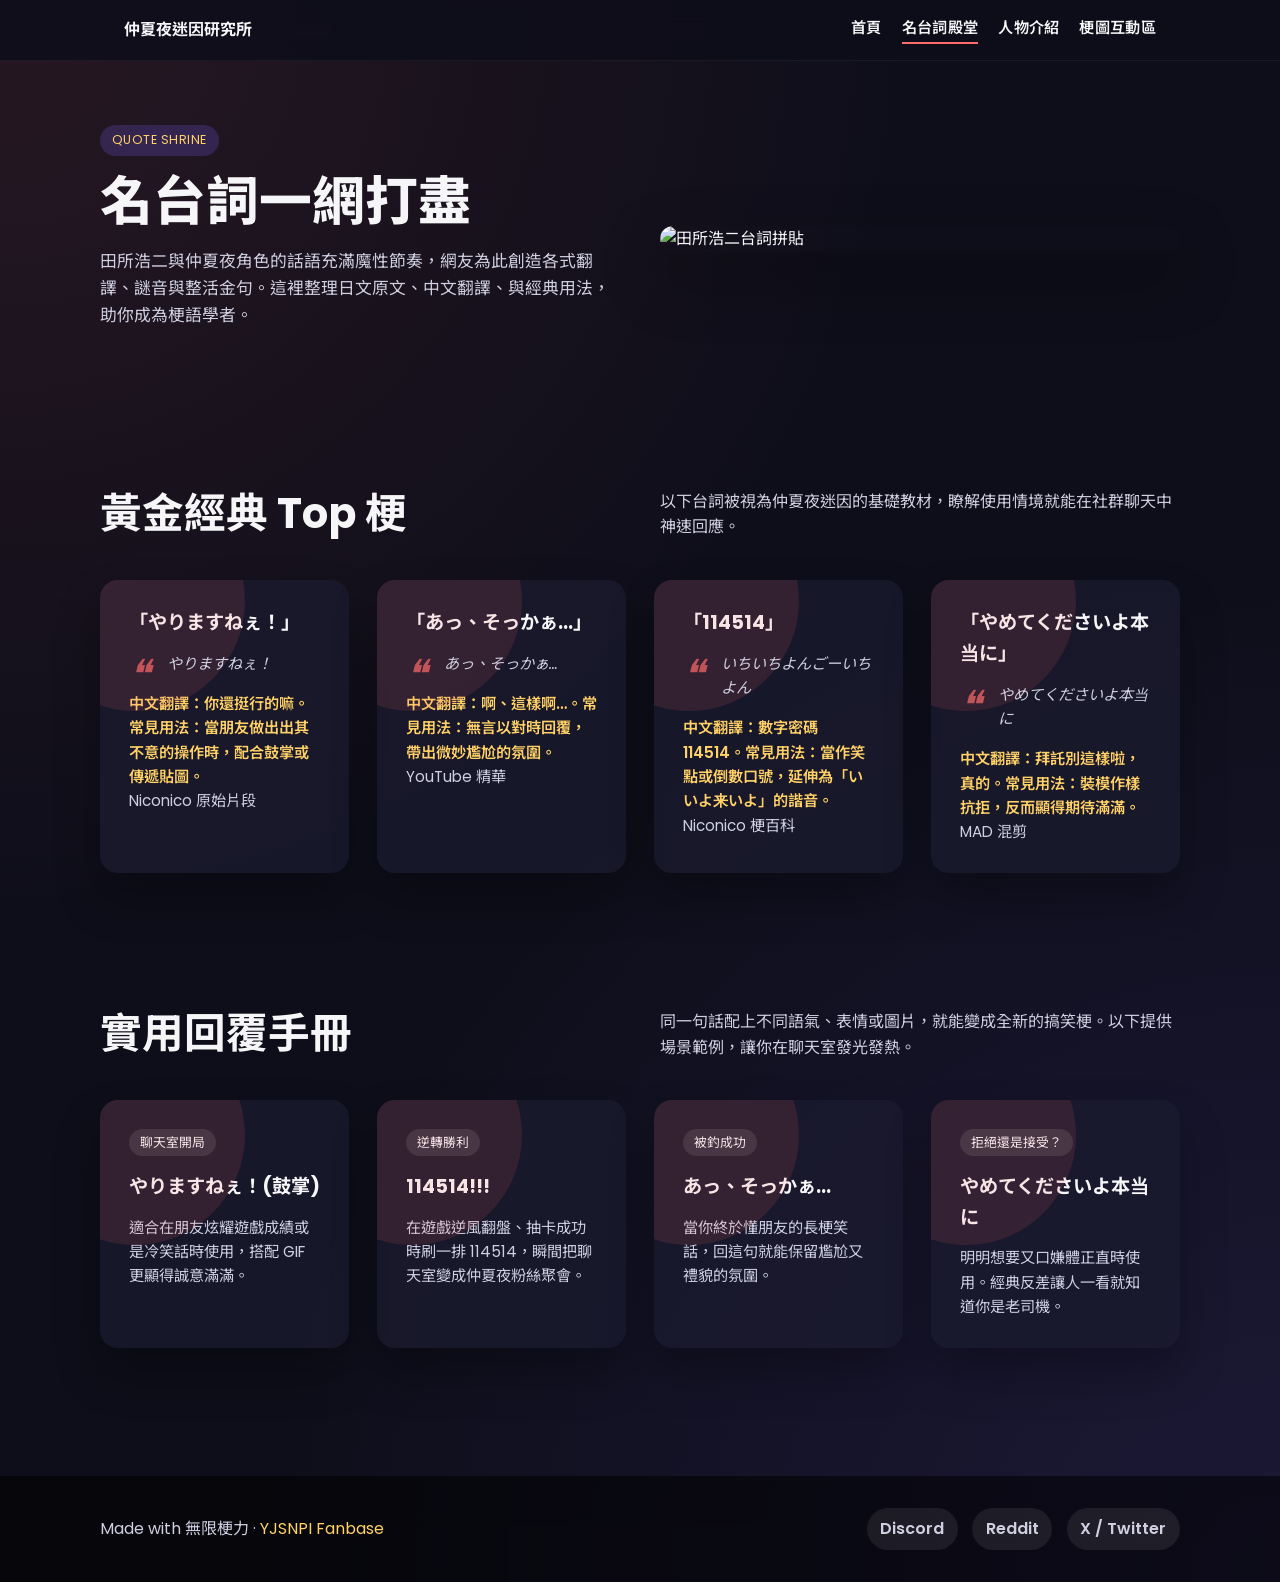
==== quotes.html @ 6c3bda42 "Add YJSNPI themed fan site pages" ====
<!DOCTYPE html>
<html lang="zh-Hant">
<head>
  <meta charset="UTF-8">
  <meta name="viewport" content="width=device-width, initial-scale=1.0">
  <title>名台詞殿堂｜田所浩二仲夏夜粉絲基地</title>
  <link rel="preconnect" href="https://fonts.googleapis.com">
  <link rel="preconnect" href="https://fonts.gstatic.com" crossorigin>
  <link href="https://fonts.googleapis.com/css2?family=Noto+Sans+TC:wght@400;600;700;900&family=Poppins:wght@400;600;700;800&display=swap" rel="stylesheet">
  <link rel="stylesheet" href="assets/css/style.css">
  <link rel="icon" href="https://cdn-icons-png.flaticon.com/512/1998/1998610.png">
</head>
<body>
  <header class="navbar">
    <div class="container">
      <a class="logo" href="index.html"><strong>仲夏夜迷因研究所</strong></a>
      <nav class="nav-links">
        <a href="index.html">首頁</a>
        <a class="active" href="quotes.html">名台詞殿堂</a>
        <a href="characters.html">人物介紹</a>
        <a href="media.html">梗圖互動區</a>
      </nav>
    </div>
  </header>

  <main>
    <section class="section hero">
      <div class="container">
        <div class="hero-text">
          <span class="badge">Quote Shrine</span>
          <h1>名台詞一網打盡</h1>
          <p>田所浩二與仲夏夜角色的話語充滿魔性節奏，網友為此創造各式翻譯、謎音與整活金句。這裡整理日文原文、中文翻譯、與經典用法，助你成為梗語學者。</p>
        </div>
        <div class="hero-media">
          <img src="https://i.imgur.com/FAr7sa4.jpeg" alt="田所浩二台詞拼貼">
        </div>
      </div>
    </section>

    <section class="section">
      <div class="container">
        <div class="section-heading">
          <h2>黃金經典 Top 梗</h2>
          <p>以下台詞被視為仲夏夜迷因的基礎教材，瞭解使用情境就能在社群聊天中神速回應。</p>
        </div>
        <div class="grid quotes">
          <article class="card">
            <h3>「やりますねぇ！」</h3>
            <p class="quote">やりますねぇ！</p>
            <p>中文翻譯：你還挺行的嘛。常見用法：當朋友做出出其不意的操作時，配合鼓掌或傳遞貼圖。</p>
            <p><a href="https://www.nicovideo.jp/watch/sm16880783" target="_blank" rel="noopener">Niconico 原始片段</a></p>
          </article>
          <article class="card">
            <h3>「あっ、そっかぁ…」</h3>
            <p class="quote">あっ、そっかぁ…</p>
            <p>中文翻譯：啊、這樣啊…。常見用法：無言以對時回覆，帶出微妙尷尬的氛圍。</p>
            <p><a href="https://www.youtube.com/watch?v=2x8m9Cv7U6M" target="_blank" rel="noopener">YouTube 精華</a></p>
          </article>
          <article class="card">
            <h3>「114514」</h3>
            <p class="quote">いちいちよんごーいちよん</p>
            <p>中文翻譯：數字密碼 114514。常見用法：當作笑點或倒數口號，延伸為「いいよ来いよ」的諧音。</p>
            <p><a href="https://dic.nicovideo.jp/a/114514" target="_blank" rel="noopener">Niconico 梗百科</a></p>
          </article>
          <article class="card">
            <h3>「やめてくださいよ本当に」</h3>
            <p class="quote">やめてくださいよ本当に</p>
            <p>中文翻譯：拜託別這樣啦，真的。常見用法：裝模作樣抗拒，反而顯得期待滿滿。</p>
            <p><a href="https://www.youtube.com/watch?v=0u3O9VtbA7Y" target="_blank" rel="noopener">MAD 混剪</a></p>
          </article>
        </div>
      </div>
    </section>

    <section class="section">
      <div class="container">
        <div class="section-heading">
          <h2>實用回覆手冊</h2>
          <p>同一句話配上不同語氣、表情或圖片，就能變成全新的搞笑梗。以下提供場景範例，讓你在聊天室發光發熱。</p>
        </div>
        <div class="grid quotes">
          <article class="card">
            <div class="tag">聊天室開局</div>
            <h3>やりますねぇ！(鼓掌)</h3>
            <p>適合在朋友炫耀遊戲成績或是冷笑話時使用，搭配 GIF 更顯得誠意滿滿。</p>
          </article>
          <article class="card">
            <div class="tag">逆轉勝利</div>
            <h3>114514!!!</h3>
            <p>在遊戲逆風翻盤、抽卡成功時刷一排 114514，瞬間把聊天室變成仲夏夜粉絲聚會。</p>
          </article>
          <article class="card">
            <div class="tag">被釣成功</div>
            <h3>あっ、そっかぁ…</h3>
            <p>當你終於懂朋友的長梗笑話，回這句就能保留尷尬又禮貌的氛圍。</p>
          </article>
          <article class="card">
            <div class="tag">拒絕還是接受？</div>
            <h3>やめてくださいよ本当に</h3>
            <p>明明想要又口嫌體正直時使用。經典反差讓人一看就知道你是老司機。</p>
          </article>
        </div>
      </div>
    </section>
  </main>

  <footer class="footer">
    <div class="container">
      <p>Made with 無限梗力 · <span class="highlight">YJSNPI Fanbase</span></p>
      <div class="social-links">
        <a href="https://discord.com/" target="_blank" rel="noopener">Discord</a>
        <a href="https://www.reddit.com/r/Animemes/" target="_blank" rel="noopener">Reddit</a>
        <a href="https://twitter.com/search?q=%E9%87%8C%E7%94%B0%E6%B5%A9%E4%BA%8C" target="_blank" rel="noopener">X / Twitter</a>
      </div>
    </div>
  </footer>
</body>
</html>
---- assets/css/style.css ----
:root {
  --bg-color: #0e0e1a;
  --bg-highlight: #1b1b2f;
  --accent: #ff6b6b;
  --accent-alt: #ffd166;
  --text-primary: #f6f6f8;
  --text-secondary: #cfcfe1;
  --shadow: rgba(0, 0, 0, 0.4);
  --card-bg: rgba(27, 27, 47, 0.8);
  --gradient: linear-gradient(135deg, rgba(255, 107, 107, 0.85), rgba(111, 88, 221, 0.85));
  font-size: 16px;
}

* {
  box-sizing: border-box;
  margin: 0;
  padding: 0;
}

body {
  font-family: 'Poppins', 'Noto Sans TC', system-ui, -apple-system, BlinkMacSystemFont, 'Segoe UI', sans-serif;
  background: radial-gradient(circle at top left, rgba(255, 107, 107, 0.1), transparent 45%),
    radial-gradient(circle at bottom right, rgba(111, 88, 221, 0.15), transparent 50%),
    var(--bg-color);
  color: var(--text-primary);
  min-height: 100vh;
  line-height: 1.6;
}

body::before {
  content: '';
  position: fixed;
  inset: 0;
  background: url('https://images.unsplash.com/photo-1498050108023-c5249f4df085?auto=format&fit=crop&w=1400&q=80') center/cover no-repeat;
  opacity: 0.08;
  z-index: -2;
}

a {
  color: inherit;
  text-decoration: none;
}

a:hover {
  color: var(--accent-alt);
}

.navbar {
  position: sticky;
  top: 0;
  z-index: 100;
  background: rgba(14, 14, 26, 0.9);
  backdrop-filter: blur(12px);
  border-bottom: 1px solid rgba(255, 255, 255, 0.05);
}

.navbar .container {
  max-width: 1080px;
  margin: 0 auto;
  padding: 1rem 1.5rem;
  display: flex;
  justify-content: space-between;
  align-items: center;
}

.nav-links {
  display: flex;
  gap: 1.25rem;
  font-weight: 600;
  font-size: 0.95rem;
  letter-spacing: 0.02em;
}

.nav-links a {
  position: relative;
  padding-bottom: 0.2rem;
}

.nav-links a::after {
  content: '';
  position: absolute;
  left: 0;
  bottom: 0;
  width: 100%;
  height: 2px;
  background: var(--accent);
  transform: scaleX(0);
  transform-origin: left;
  transition: transform 0.3s ease;
}

.nav-links a:hover::after,
.nav-links a.active::after {
  transform: scaleX(1);
}

.hero {
  padding: 4.5rem 1.5rem 3rem;
}

.hero .container {
  max-width: 1080px;
  margin: 0 auto;
  display: grid;
  gap: 2.5rem;
  grid-template-columns: repeat(auto-fit, minmax(280px, 1fr));
  align-items: center;
}

.hero-text h1 {
  font-size: clamp(2.3rem, 5vw, 3.3rem);
  font-weight: 800;
  line-height: 1.15;
  margin-bottom: 1rem;
}

.hero-text p {
  color: var(--text-secondary);
  font-size: 1.05rem;
  margin-bottom: 1.5rem;
}

.hero-cta {
  display: inline-flex;
  gap: 0.75rem;
  flex-wrap: wrap;
}

.btn {
  display: inline-flex;
  align-items: center;
  gap: 0.4rem;
  padding: 0.75rem 1.4rem;
  border-radius: 999px;
  font-weight: 600;
  letter-spacing: 0.02em;
  transition: transform 0.25s ease, box-shadow 0.25s ease, background 0.25s ease;
  box-shadow: 0 15px 35px rgba(0, 0, 0, 0.25);
}

.btn-primary {
  background: var(--gradient);
}

.btn-primary:hover {
  transform: translateY(-2px) scale(1.02);
  box-shadow: 0 20px 40px rgba(255, 107, 107, 0.25);
}

.btn-secondary {
  background: rgba(255, 255, 255, 0.1);
}

.btn-secondary:hover {
  transform: translateY(-2px);
  box-shadow: 0 18px 36px rgba(111, 88, 221, 0.25);
}

.hero-media {
  position: relative;
  border-radius: 24px;
  overflow: hidden;
  box-shadow: 0 25px 60px rgba(0, 0, 0, 0.35);
}

.hero-media img {
  display: block;
  width: 100%;
  height: 100%;
  object-fit: cover;
}

.section {
  padding: 4rem 1.5rem;
}

.section .container {
  max-width: 1080px;
  margin: 0 auto;
}

.section-heading {
  display: flex;
  justify-content: space-between;
  align-items: center;
  margin-bottom: 2rem;
  gap: 1rem;
}

.section-heading h2 {
  font-size: clamp(1.75rem, 4vw, 2.6rem);
}

.section-heading p {
  color: var(--text-secondary);
  max-width: 520px;
}

.grid {
  display: grid;
  gap: 1.75rem;
}

.grid.quotes {
  grid-template-columns: repeat(auto-fit, minmax(240px, 1fr));
}

.card {
  background: var(--card-bg);
  border-radius: 18px;
  padding: 1.8rem;
  position: relative;
  overflow: hidden;
  transition: transform 0.3s ease, box-shadow 0.3s ease;
  box-shadow: 0 25px 45px rgba(0, 0, 0, 0.28);
}

.card::before {
  content: '';
  position: absolute;
  inset: -30% auto auto -30%;
  width: 220px;
  height: 220px;
  background: rgba(255, 107, 107, 0.12);
  border-radius: 50%;
  filter: blur(0px);
  transition: transform 0.4s ease;
}

.card:hover {
  transform: translateY(-6px);
  box-shadow: 0 35px 65px rgba(0, 0, 0, 0.35);
}

.card:hover::before {
  transform: translate(20px, -20px) scale(1.1);
}

.card h3 {
  font-size: 1.2rem;
  margin-bottom: 0.8rem;
}

.card p {
  color: var(--text-secondary);
  font-size: 0.95rem;
}

.card .tag {
  display: inline-flex;
  align-items: center;
  gap: 0.35rem;
  font-size: 0.8rem;
  padding: 0.2rem 0.7rem;
  border-radius: 999px;
  background: rgba(255, 255, 255, 0.1);
  margin-bottom: 1rem;
}

.timeline {
  position: relative;
  padding-left: 2rem;
  margin-top: 2rem;
}

.timeline::before {
  content: '';
  position: absolute;
  left: 12px;
  top: 0;
  bottom: 0;
  width: 2px;
  background: rgba(255, 255, 255, 0.15);
}

.timeline-item {
  position: relative;
  margin-bottom: 2rem;
  padding-left: 1.5rem;
}

.timeline-item::before {
  content: '';
  position: absolute;
  left: -0.5rem;
  top: 0.35rem;
  width: 12px;
  height: 12px;
  border-radius: 50%;
  background: var(--accent);
  box-shadow: 0 0 0 4px rgba(255, 107, 107, 0.25);
}

.timeline-item h4 {
  margin-bottom: 0.35rem;
}

.timeline-item p {
  color: var(--text-secondary);
  font-size: 0.95rem;
}

.meme-grid {
  display: grid;
  gap: 1.5rem;
  grid-template-columns: repeat(auto-fit, minmax(240px, 1fr));
}

.meme-card {
  background: rgba(14, 14, 26, 0.6);
  border-radius: 16px;
  overflow: hidden;
  position: relative;
  transition: transform 0.3s ease, box-shadow 0.3s ease;
  box-shadow: 0 18px 40px rgba(0, 0, 0, 0.25);
}

.meme-card img {
  width: 100%;
  display: block;
  transition: transform 0.4s ease;
}

.meme-card:hover {
  transform: translateY(-6px);
  box-shadow: 0 30px 60px rgba(0, 0, 0, 0.4);
}

.meme-card:hover img {
  transform: scale(1.08);
}

.meme-caption {
  padding: 1.1rem 1.3rem 1.4rem;
}

.meme-caption h3 {
  font-size: 1.05rem;
  margin-bottom: 0.4rem;
}

.meme-caption p {
  color: var(--text-secondary);
  font-size: 0.9rem;
}

.quote {
  font-style: italic;
  font-size: 1.05rem;
  margin-bottom: 1rem;
  position: relative;
  padding-left: 2.4rem;
}

.quote::before {
  content: '❝';
  position: absolute;
  left: 0;
  top: -0.6rem;
  font-size: 2.5rem;
  color: var(--accent);
  opacity: 0.7;
}

.quote + p {
  color: var(--accent-alt);
  font-weight: 600;
  font-size: 0.95rem;
}

.badge {
  display: inline-flex;
  align-items: center;
  gap: 0.3rem;
  padding: 0.35rem 0.75rem;
  border-radius: 999px;
  background: rgba(111, 88, 221, 0.25);
  color: var(--accent-alt);
  font-size: 0.78rem;
  letter-spacing: 0.04em;
  text-transform: uppercase;
  margin-bottom: 1rem;
}

.video-callout {
  background: rgba(14, 14, 26, 0.65);
  padding: 1.8rem;
  border-radius: 18px;
  border: 1px solid rgba(255, 255, 255, 0.08);
  box-shadow: 0 25px 45px rgba(0, 0, 0, 0.3);
}

.video-callout h3 {
  margin-bottom: 0.6rem;
}

.video-callout p {
  color: var(--text-secondary);
  margin-bottom: 1rem;
}

.video-callout a {
  color: var(--accent-alt);
  font-weight: 600;
}

.footer {
  background: rgba(0, 0, 0, 0.55);
  padding: 2rem 1.5rem;
  margin-top: 4rem;
}

.footer .container {
  max-width: 1080px;
  margin: 0 auto;
  display: flex;
  flex-wrap: wrap;
  gap: 1.5rem;
  justify-content: space-between;
  align-items: center;
  color: var(--text-secondary);
}

.social-links {
  display: flex;
  gap: 0.9rem;
}

.social-links a {
  background: rgba(255, 255, 255, 0.08);
  padding: 0.5rem 0.85rem;
  border-radius: 999px;
  font-weight: 600;
}

.highlight {
  color: var(--accent-alt);
}

@media (max-width: 640px) {
  .navbar .container {
    flex-direction: column;
    gap: 0.75rem;
  }

  .nav-links {
    flex-wrap: wrap;
    justify-content: center;
  }

  .section-heading {
    flex-direction: column;
    align-items: flex-start;
  }

  .footer .container {
    flex-direction: column;
    align-items: flex-start;
  }
}
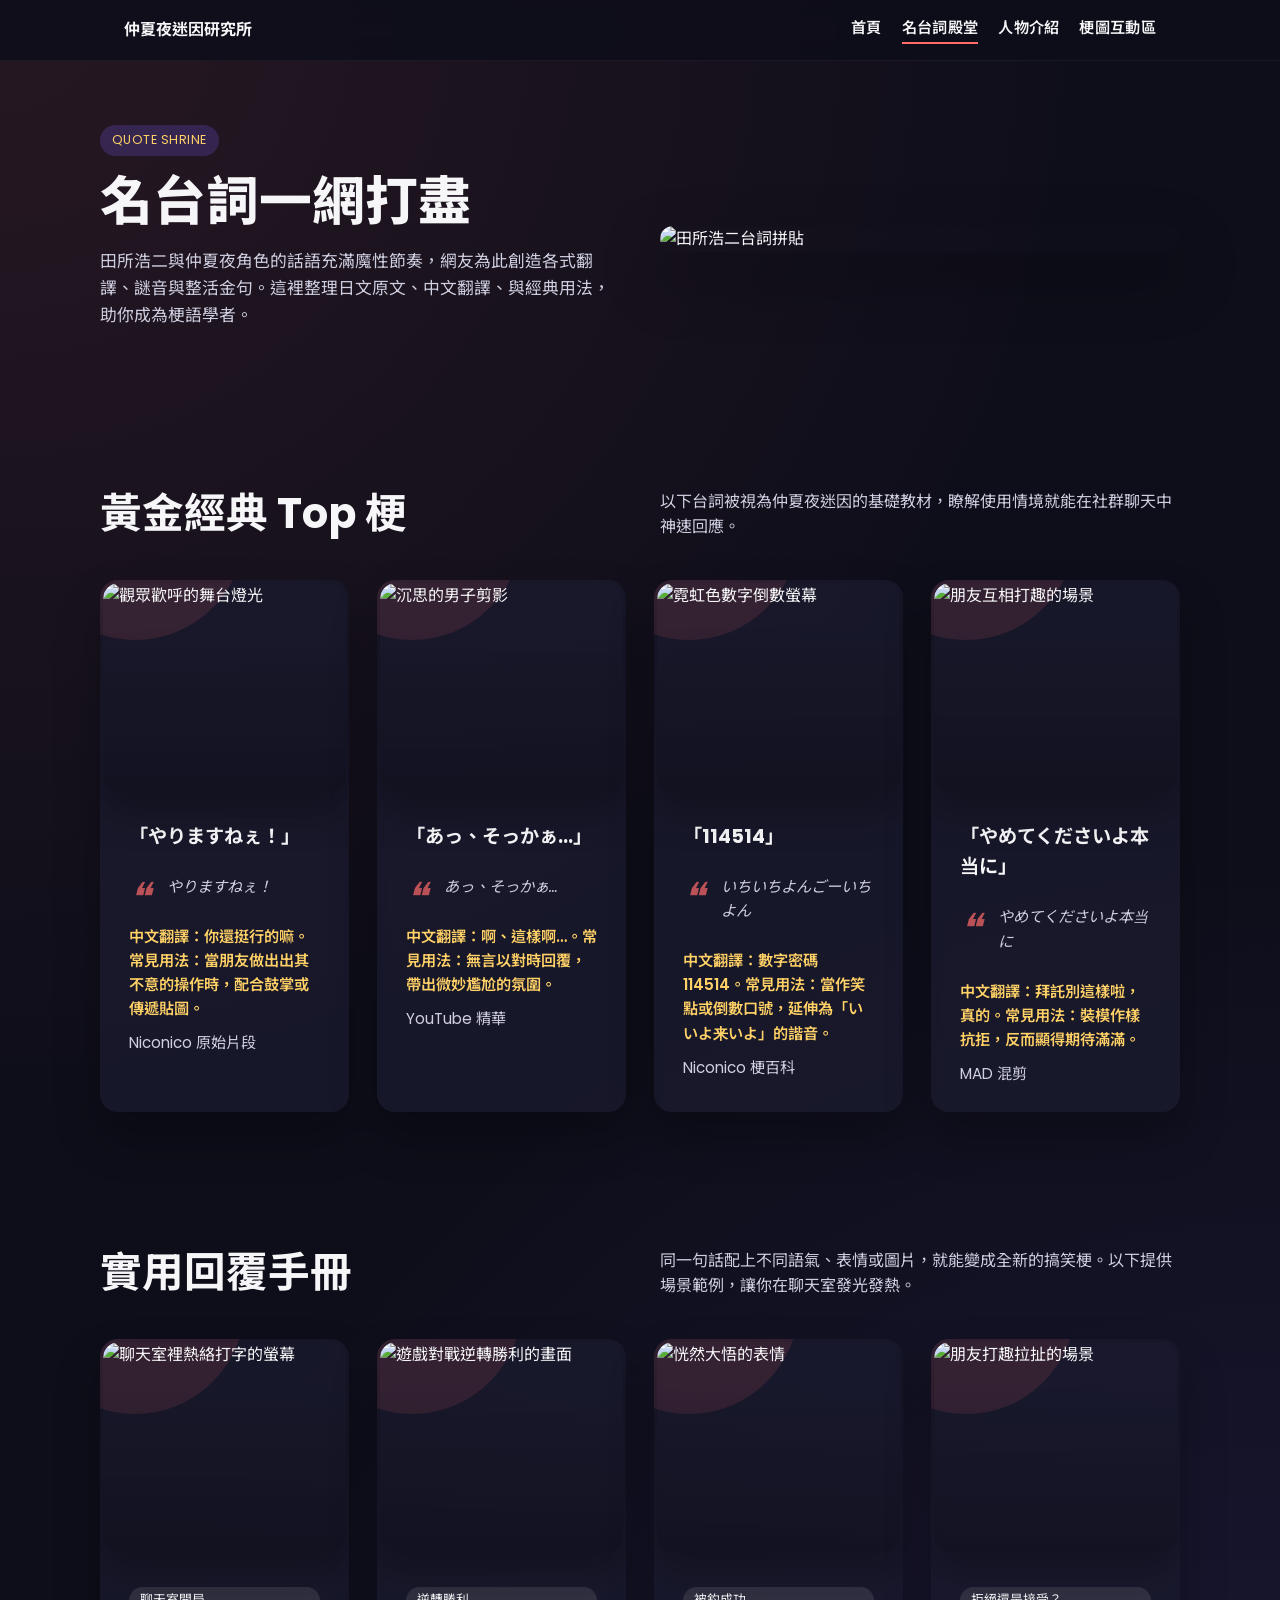
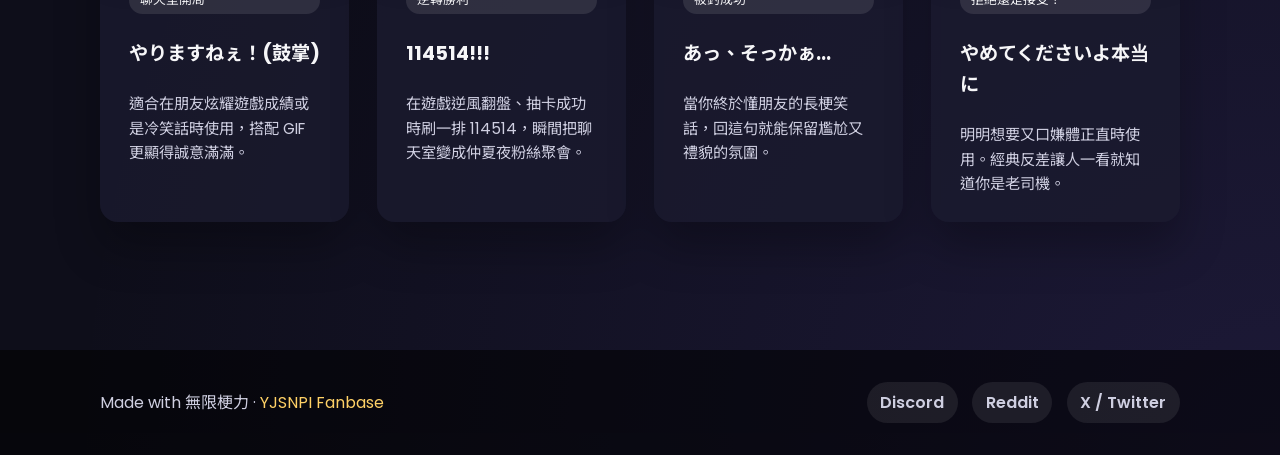
==== commit 909e98f9: "Add imagery to quotes and character pages" ====
--- a/quotes.html
+++ b/quotes.html
@@ -44,25 +44,37 @@
           <p>以下台詞被視為仲夏夜迷因的基礎教材，瞭解使用情境就能在社群聊天中神速回應。</p>
         </div>
         <div class="grid quotes">
-          <article class="card">
+          <article class="card has-media">
+            <div class="card-media">
+              <img src="https://images.unsplash.com/photo-1526948128573-703ee1aeb6fa?auto=format&fit=crop&w=900&q=80" alt="觀眾歡呼的舞台燈光">
+            </div>
             <h3>「やりますねぇ！」</h3>
             <p class="quote">やりますねぇ！</p>
             <p>中文翻譯：你還挺行的嘛。常見用法：當朋友做出出其不意的操作時，配合鼓掌或傳遞貼圖。</p>
             <p><a href="https://www.nicovideo.jp/watch/sm16880783" target="_blank" rel="noopener">Niconico 原始片段</a></p>
           </article>
-          <article class="card">
+          <article class="card has-media">
+            <div class="card-media">
+              <img src="https://images.unsplash.com/photo-1524504388940-b1c1722653e1?auto=format&fit=crop&w=900&q=80" alt="沉思的男子剪影">
+            </div>
             <h3>「あっ、そっかぁ…」</h3>
             <p class="quote">あっ、そっかぁ…</p>
             <p>中文翻譯：啊、這樣啊…。常見用法：無言以對時回覆，帶出微妙尷尬的氛圍。</p>
             <p><a href="https://www.youtube.com/watch?v=2x8m9Cv7U6M" target="_blank" rel="noopener">YouTube 精華</a></p>
           </article>
-          <article class="card">
+          <article class="card has-media">
+            <div class="card-media">
+              <img src="https://images.unsplash.com/photo-1521737604893-d14cc237f11d?auto=format&fit=crop&w=900&q=80" alt="霓虹色數字倒數螢幕">
+            </div>
             <h3>「114514」</h3>
             <p class="quote">いちいちよんごーいちよん</p>
             <p>中文翻譯：數字密碼 114514。常見用法：當作笑點或倒數口號，延伸為「いいよ来いよ」的諧音。</p>
             <p><a href="https://dic.nicovideo.jp/a/114514" target="_blank" rel="noopener">Niconico 梗百科</a></p>
           </article>
-          <article class="card">
+          <article class="card has-media">
+            <div class="card-media">
+              <img src="https://images.unsplash.com/photo-1524638431109-93d95c968f03?auto=format&fit=crop&w=900&q=80" alt="朋友互相打趣的場景">
+            </div>
             <h3>「やめてくださいよ本当に」</h3>
             <p class="quote">やめてくださいよ本当に</p>
             <p>中文翻譯：拜託別這樣啦，真的。常見用法：裝模作樣抗拒，反而顯得期待滿滿。</p>
@@ -79,22 +91,34 @@
           <p>同一句話配上不同語氣、表情或圖片，就能變成全新的搞笑梗。以下提供場景範例，讓你在聊天室發光發熱。</p>
         </div>
         <div class="grid quotes">
-          <article class="card">
+          <article class="card has-media">
+            <div class="card-media">
+              <img src="https://images.unsplash.com/photo-1525182008055-f88b95ff7980?auto=format&fit=crop&w=900&q=80" alt="聊天室裡熱絡打字的螢幕">
+            </div>
             <div class="tag">聊天室開局</div>
             <h3>やりますねぇ！(鼓掌)</h3>
             <p>適合在朋友炫耀遊戲成績或是冷笑話時使用，搭配 GIF 更顯得誠意滿滿。</p>
           </article>
-          <article class="card">
+          <article class="card has-media">
+            <div class="card-media">
+              <img src="https://images.unsplash.com/photo-1521412644187-c49fa049e84d?auto=format&fit=crop&w=900&q=80" alt="遊戲對戰逆轉勝利的畫面">
+            </div>
             <div class="tag">逆轉勝利</div>
             <h3>114514!!!</h3>
             <p>在遊戲逆風翻盤、抽卡成功時刷一排 114514，瞬間把聊天室變成仲夏夜粉絲聚會。</p>
           </article>
-          <article class="card">
+          <article class="card has-media">
+            <div class="card-media">
+              <img src="https://images.unsplash.com/photo-1524502397800-2eeaad7c3fe5?auto=format&fit=crop&w=900&q=80" alt="恍然大悟的表情">
+            </div>
             <div class="tag">被釣成功</div>
             <h3>あっ、そっかぁ…</h3>
             <p>當你終於懂朋友的長梗笑話，回這句就能保留尷尬又禮貌的氛圍。</p>
           </article>
-          <article class="card">
+          <article class="card has-media">
+            <div class="card-media">
+              <img src="https://images.unsplash.com/photo-1520854221050-0f4caff449fb?auto=format&fit=crop&w=900&q=80" alt="朋友打趣拉扯的場景">
+            </div>
             <div class="tag">拒絕還是接受？</div>
             <h3>やめてくださいよ本当に</h3>
             <p>明明想要又口嫌體正直時使用。經典反差讓人一看就知道你是老司機。</p>
--- a/assets/css/style.css
+++ b/assets/css/style.css
@@ -215,6 +215,37 @@
   box-shadow: 0 25px 45px rgba(0, 0, 0, 0.28);
 }
 
+.card.has-media {
+  display: flex;
+  flex-direction: column;
+  gap: 0.6rem;
+  padding: 1.8rem 1.8rem 1.6rem;
+}
+
+.card-media {
+  position: relative;
+  border-radius: 16px;
+  overflow: hidden;
+  margin: -1.6rem -1.6rem 1.2rem;
+  height: clamp(160px, 28vw, 210px);
+  box-shadow: 0 18px 38px rgba(0, 0, 0, 0.28);
+}
+
+.card-media img {
+  width: 100%;
+  height: 100%;
+  object-fit: cover;
+  display: block;
+}
+
+.card-media::after {
+  content: '';
+  position: absolute;
+  inset: 0;
+  background: linear-gradient(180deg, rgba(14, 14, 26, 0) 20%, rgba(14, 14, 26, 0.55) 100%);
+  pointer-events: none;
+}
+
 .card::before {
   content: '';
   position: absolute;
@@ -255,6 +286,10 @@
   border-radius: 999px;
   background: rgba(255, 255, 255, 0.1);
   margin-bottom: 1rem;
+}
+
+.card.has-media .tag {
+  margin-top: 0.4rem;
 }
 
 .timeline {
